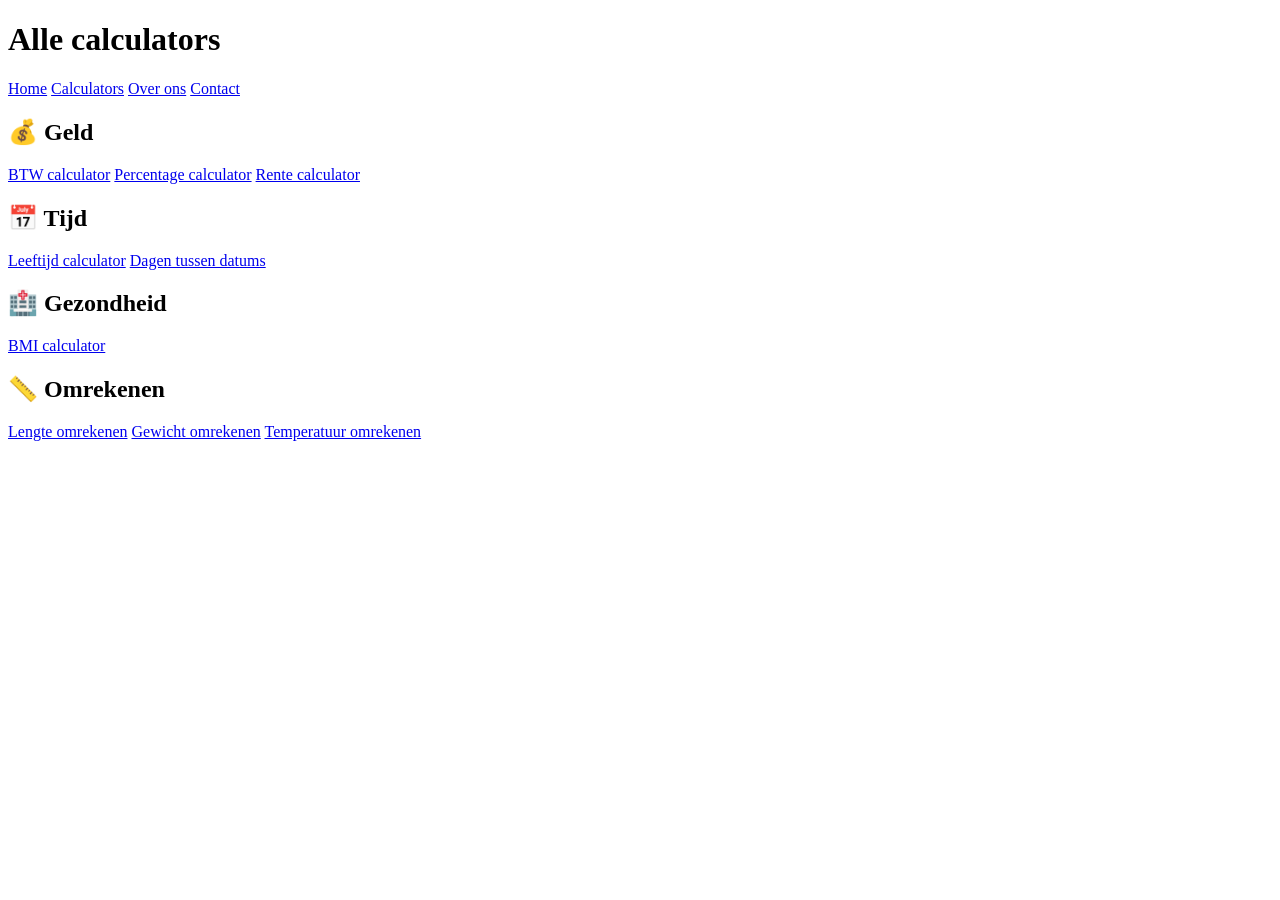
==== calculators.html @ 596da246 "Add files via upload" ====
<!DOCTYPE html>
<html lang="nl">

<head>

<meta charset="UTF-8">
<meta name="viewport" content="width=device-width, initial-scale=1.0">

<title>Alle calculators - BerekenOnline</title>

<link rel="stylesheet" href="css/style.css">

</head>

<body>

<header>

<h1>Alle calculators</h1>

<nav>

<a href="index.html">Home</a>

<a href="calculators.html">Calculators</a>

<a href="over-ons.html">Over ons</a>

<a href="contact.html">Contact</a>

</nav>

</header>

<main>

<h2>💰 Geld</h2>

<div class="cards">

<a href="calculators/btw.html">BTW calculator</a>

<a href="calculators/percentage.html">Percentage calculator</a>

<a href="calculators/rente.html">Rente calculator</a>

</div>


<h2>📅 Tijd</h2>

<div class="cards">

<a href="calculators/leeftijd.html">Leeftijd calculator</a>

<a href="calculators/dagen-tussen-datums.html">Dagen tussen datums</a>

</div>


<h2>🏥 Gezondheid</h2>

<div class="cards">

<a href="calculators/bmi.html">BMI calculator</a>

</div>


<h2>📏 Omrekenen</h2>

<div class="cards">

<a href="calculators/lengte.html">Lengte omrekenen</a>

<a href="calculators/gewicht.html">Gewicht omrekenen</a>

<a href="calculators/temperatuur.html">Temperatuur omrekenen</a>

</div>

</main>

</body>

</html>
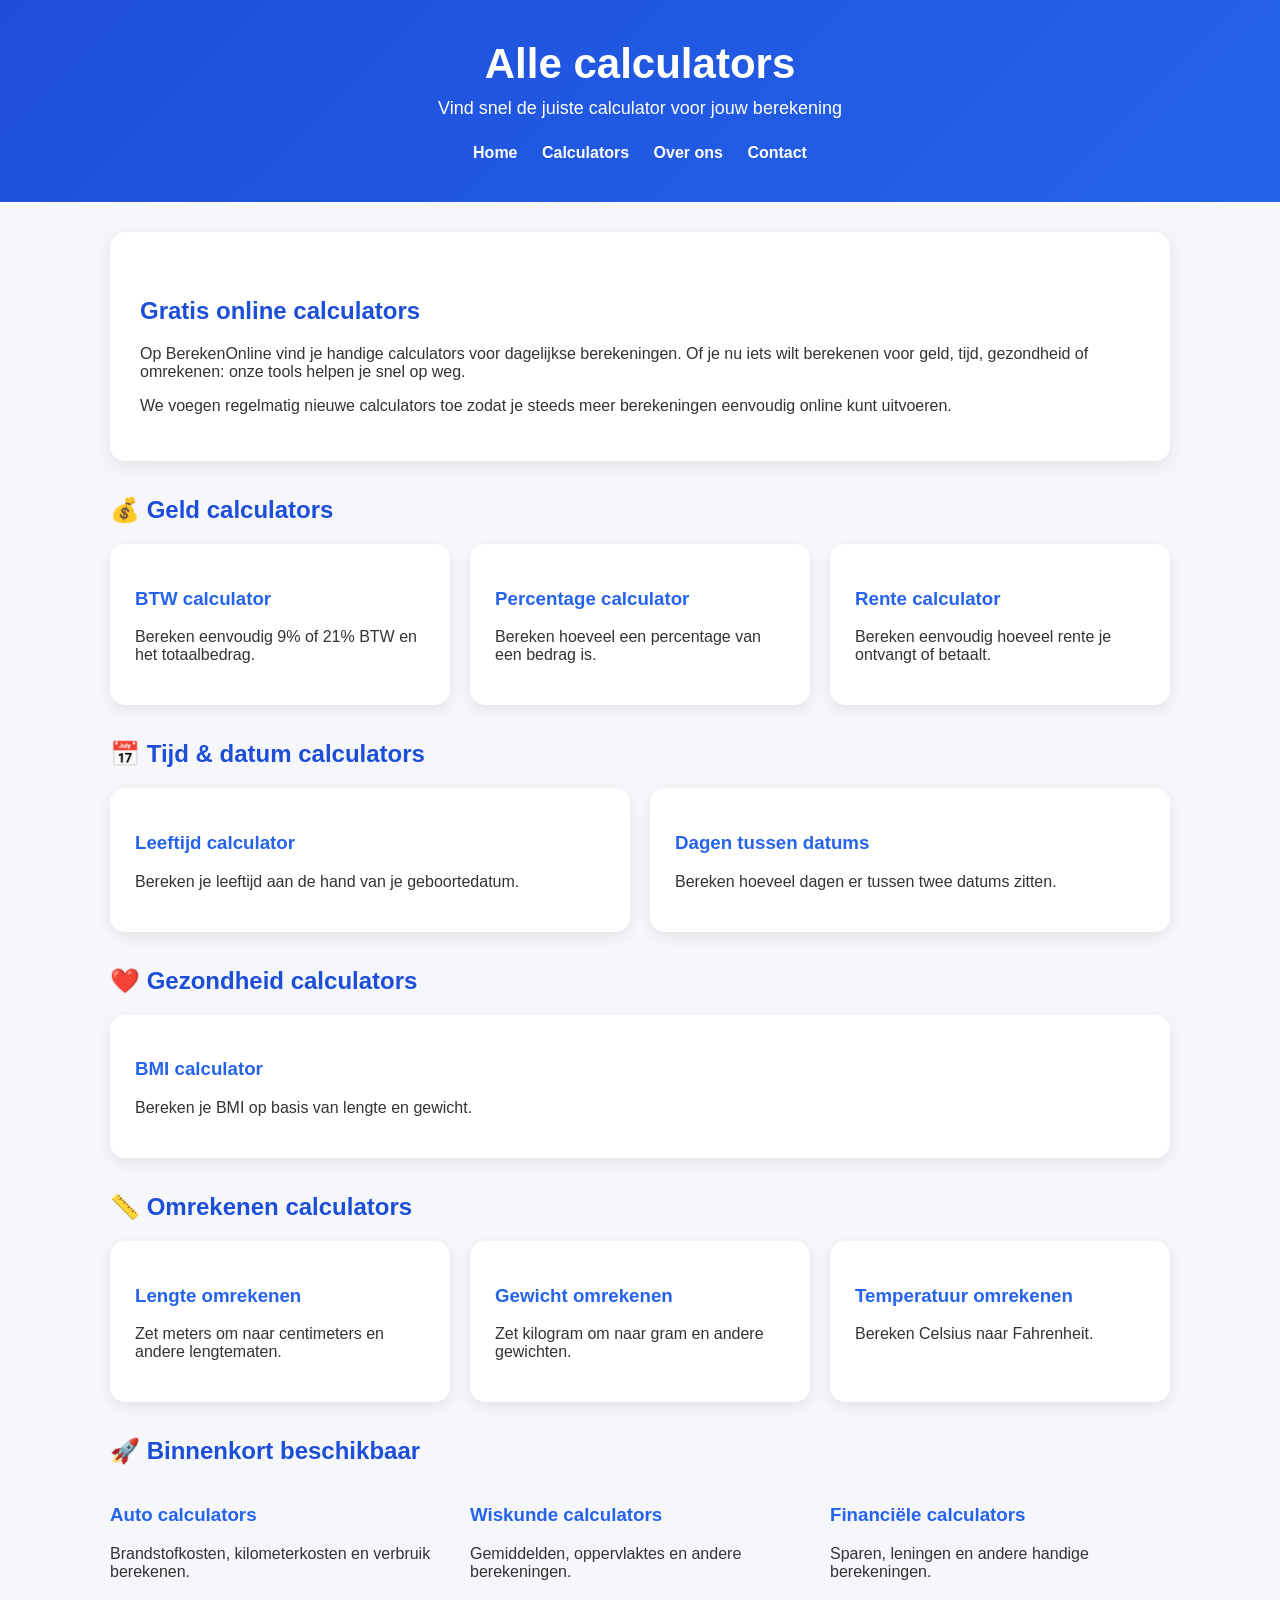
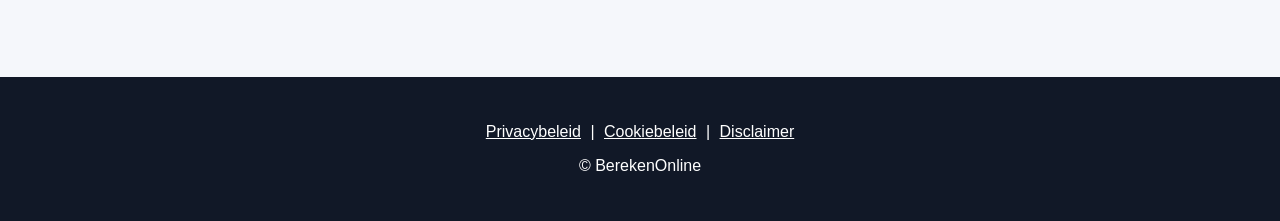
==== commit e48fa6da: "Update calculators.html" ====
--- a/calculators.html
+++ b/calculators.html
@@ -8,16 +8,25 @@
 
 <title>Alle calculators - BerekenOnline</title>
 
+<meta name="description" content="Bekijk alle gratis calculators van BerekenOnline. Bereken eenvoudig BTW, percentages, leeftijd, gezondheid, eenheden en meer.">
+
 <link rel="stylesheet" href="css/style.css">
 
 </head>
 
+
 <body>
 
+
 <header>
 
 <h1>Alle calculators</h1>
 
+<p>
+Vind snel de juiste calculator voor jouw berekening
+</p>
+
+
 <nav>
 
 <a href="index.html">Home</a>
@@ -30,57 +39,265 @@
 
 </nav>
 
+
 </header>
 
+
+
+
 <main>
 
-<h2>💰 Geld</h2>
-
-<div class="cards">
-
-<a href="calculators/btw.html">BTW calculator</a>
-
-<a href="calculators/percentage.html">Percentage calculator</a>
-
-<a href="calculators/rente.html">Rente calculator</a>
-
-</div>
-
-
-<h2>📅 Tijd</h2>
-
-<div class="cards">
-
-<a href="calculators/leeftijd.html">Leeftijd calculator</a>
-
-<a href="calculators/dagen-tussen-datums.html">Dagen tussen datums</a>
-
-</div>
-
-
-<h2>🏥 Gezondheid</h2>
-
-<div class="cards">
-
-<a href="calculators/bmi.html">BMI calculator</a>
-
-</div>
-
-
-<h2>📏 Omrekenen</h2>
-
-<div class="cards">
-
-<a href="calculators/lengte.html">Lengte omrekenen</a>
-
-<a href="calculators/gewicht.html">Gewicht omrekenen</a>
-
-<a href="calculators/temperatuur.html">Temperatuur omrekenen</a>
-
-</div>
+
+<section class="intro">
+
+<h2>Gratis online calculators</h2>
+
+<p>
+Op BerekenOnline vind je handige calculators voor dagelijkse berekeningen.
+Of je nu iets wilt berekenen voor geld, tijd, gezondheid of omrekenen:
+onze tools helpen je snel op weg.
+</p>
+
+<p>
+We voegen regelmatig nieuwe calculators toe zodat je steeds meer
+berekeningen eenvoudig online kunt uitvoeren.
+</p>
+
+</section>
+
+
+
+
+
+<h2>💰 Geld calculators</h2>
+
+
+<div class="cards">
+
+
+<a href="calculators/btw.html">
+
+<h3>BTW calculator</h3>
+
+<p>
+Bereken eenvoudig 9% of 21% BTW en het totaalbedrag.
+</p>
+
+</a>
+
+
+
+<a href="calculators/percentage.html">
+
+<h3>Percentage calculator</h3>
+
+<p>
+Bereken hoeveel een percentage van een bedrag is.
+</p>
+
+</a>
+
+
+
+<a href="calculators/rente.html">
+
+<h3>Rente calculator</h3>
+
+<p>
+Bereken eenvoudig hoeveel rente je ontvangt of betaalt.
+</p>
+
+</a>
+
+
+</div>
+
+
+
+
+
+<h2>📅 Tijd & datum calculators</h2>
+
+
+<div class="cards">
+
+
+<a href="calculators/leeftijd.html">
+
+<h3>Leeftijd calculator</h3>
+
+<p>
+Bereken je leeftijd aan de hand van je geboortedatum.
+</p>
+
+</a>
+
+
+
+<a href="calculators/dagen-tussen-datums.html">
+
+<h3>Dagen tussen datums</h3>
+
+<p>
+Bereken hoeveel dagen er tussen twee datums zitten.
+</p>
+
+</a>
+
+
+</div>
+
+
+
+
+
+
+<h2>❤️ Gezondheid calculators</h2>
+
+
+<div class="cards">
+
+
+<a href="calculators/bmi.html">
+
+<h3>BMI calculator</h3>
+
+<p>
+Bereken je BMI op basis van lengte en gewicht.
+</p>
+
+</a>
+
+
+</div>
+
+
+
+
+
+
+
+<h2>📏 Omrekenen calculators</h2>
+
+
+<div class="cards">
+
+
+<a href="calculators/lengte.html">
+
+<h3>Lengte omrekenen</h3>
+
+<p>
+Zet meters om naar centimeters en andere lengtematen.
+</p>
+
+</a>
+
+
+
+<a href="calculators/gewicht.html">
+
+<h3>Gewicht omrekenen</h3>
+
+<p>
+Zet kilogram om naar gram en andere gewichten.
+</p>
+
+</a>
+
+
+
+<a href="calculators/temperatuur.html">
+
+<h3>Temperatuur omrekenen</h3>
+
+<p>
+Bereken Celsius naar Fahrenheit.
+</p>
+
+</a>
+
+
+</div>
+
+
+
+
+
+
+
+<h2>🚀 Binnenkort beschikbaar</h2>
+
+
+<div class="cards">
+
+
+<div>
+
+<h3>Auto calculators</h3>
+
+<p>
+Brandstofkosten, kilometerkosten en verbruik berekenen.
+</p>
+
+</div>
+
+
+<div>
+
+<h3>Wiskunde calculators</h3>
+
+<p>
+Gemiddelden, oppervlaktes en andere berekeningen.
+</p>
+
+</div>
+
+
+<div>
+
+<h3>Financiële calculators</h3>
+
+<p>
+Sparen, leningen en andere handige berekeningen.
+</p>
+
+</div>
+
+
+</div>
+
+
 
 </main>
 
+
+
+
+
+<footer>
+
+
+<p>
+
+<a href="privacybeleid.html">Privacybeleid</a> |
+
+<a href="cookiebeleid.html">Cookiebeleid</a> |
+
+<a href="disclaimer.html">Disclaimer</a>
+
+</p>
+
+
+<p>
+© BerekenOnline
+</p>
+
+
+</footer>
+
+
+
 </body>
 
-</html>+</html>
--- a/css/style.css
+++ b/css/style.css
@@ -0,0 +1,196 @@
+* {
+    box-sizing: border-box;
+}
+
+body {
+    margin: 0;
+    font-family: Arial, Helvetica, sans-serif;
+    background: #f5f7fb;
+    color: #333;
+}
+
+
+/* HEADER */
+
+header {
+    background: linear-gradient(135deg,#1d4ed8,#2563eb);
+    color: white;
+    padding: 40px 20px;
+    text-align: center;
+}
+
+header h1 {
+    margin: 0;
+    font-size: 42px;
+}
+
+header p {
+    font-size: 18px;
+    margin-top: 10px;
+}
+
+
+/* MENU */
+
+nav {
+    margin-top: 25px;
+}
+
+nav a {
+    color:white;
+    text-decoration:none;
+    margin:0 10px;
+    font-weight:bold;
+}
+
+nav a:hover {
+    text-decoration:underline;
+}
+
+
+/* CONTENT */
+
+main {
+
+    max-width:1100px;
+    margin:auto;
+    padding:30px 20px;
+
+}
+
+
+h2 {
+
+    color:#1d4ed8;
+    margin-top:35px;
+
+}
+
+
+/* INTRO */
+
+.intro {
+
+    background:white;
+    padding:30px;
+    border-radius:15px;
+    box-shadow:0 5px 20px rgba(0,0,0,.08);
+
+}
+
+
+/* KAARTEN */
+
+.cards {
+
+    display:grid;
+    grid-template-columns:repeat(auto-fit,minmax(250px,1fr));
+    gap:20px;
+
+}
+
+
+.cards a {
+
+    background:white;
+    padding:25px;
+    border-radius:15px;
+    text-decoration:none;
+    color:#333;
+    box-shadow:0 5px 15px rgba(0,0,0,.08);
+    transition:.2s;
+
+}
+
+
+.cards a:hover {
+
+    transform:translateY(-5px);
+    box-shadow:0 10px 25px rgba(0,0,0,.15);
+
+}
+
+
+.cards h3 {
+
+    color:#2563eb;
+
+}
+
+
+/* CALCULATORS */
+
+input,
+select {
+
+    width:100%;
+    max-width:400px;
+    padding:14px;
+    margin:10px 0;
+    border-radius:8px;
+    border:1px solid #ccc;
+    font-size:16px;
+
+}
+
+
+button {
+
+    background:#2563eb;
+    color:white;
+    border:none;
+    padding:14px 25px;
+    border-radius:8px;
+    cursor:pointer;
+    font-size:16px;
+
+}
+
+
+button:hover {
+
+    background:#1d4ed8;
+
+}
+
+
+/* FOOTER */
+
+footer {
+
+    background:#111827;
+    color:white;
+    padding:30px;
+    text-align:center;
+    margin-top:50px;
+
+}
+
+
+footer a {
+
+    color:white;
+    margin:5px;
+
+}
+
+
+/* MOBIEL */
+
+@media(max-width:600px){
+
+header h1 {
+
+font-size:32px;
+
+}
+
+
+nav a {
+
+display:block;
+margin:12px;
+
+}
+
+}
